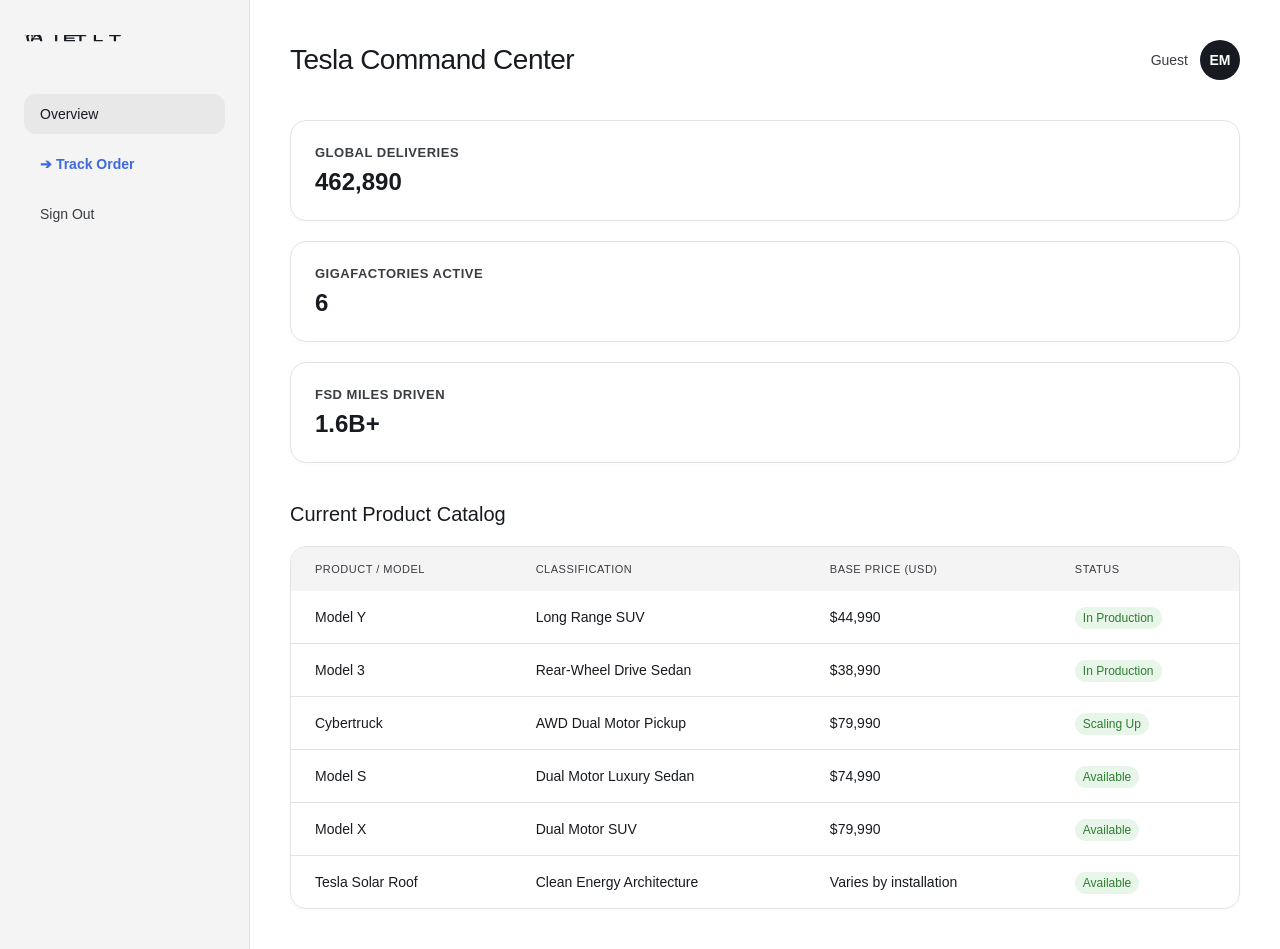
==== dashboard.html @ 96de5355 "initial site" ====
<!DOCTYPE html>
<html lang="en">
<head>
    <meta charset="UTF-8">
    <meta name="viewport" content="width=device-width, initial-scale=1.0">
    <title>Tesla Workspace | Dashboard</title>
    <style>
        :root {
            --tesla-black: #171a20;
            --tesla-gray: #393c41;
            --tesla-light-gray: #f4f4f4;
            --tesla-blue: #3d69e1;
            --text-dark: #171a20;
            --success-green: #2e7d32;
        }

        * {
            box-sizing: border-box;
            margin: 0;
            padding: 0;
            font-family: 'Gotham SSm', -apple-system, BlinkMacSystemFont, "Segoe UI", Roboto, Helvetica, Arial, sans-serif;
        }

        body {
            background-color: #ffffff;
            color: var(--text-dark);
            display: flex;
            min-height: 100vh;
        }

        /* Sidebar Navigation */
        aside {
            width: 250px;
            background-color: var(--tesla-light-gray);
            padding: 30px 24px;
            display: flex;
            flex-direction: column;
            border-right: 1px solid #e2e4e4;
        }

        .logo svg {
            width: 100px;
            height: 20px;
            fill: var(--tesla-black);
            margin-bottom: 40px;
        }

        .nav-links {
            list-style: none;
            display: flex;
            flex-direction: column;
            gap: 10px;
        }

        .nav-links a {
            text-decoration: none;
            color: var(--tesla-gray);
            font-size: 14px;
            font-weight: 500;
            padding: 12px 16px;
            border-radius: 12px;
            display: block;
            transition: all 0.2s ease;
        }

        .nav-links a:hover, .nav-links a.active {
            background-color: rgba(0, 0, 0, 0.05);
            color: var(--tesla-black);
        }

        .nav-links a.highlight {
            color: var(--tesla-blue);
            font-weight: 600;
        }

        /* Main Content Area */
        main {
            flex: 1;
            padding: 40px;
            overflow-y: auto;
        }

        .header-profile {
            display: flex;
            justify-content: space-between;
            align-items: center;
            margin-bottom: 40px;
        }

        h1 {
            font-size: 28px;
            font-weight: 500;
            letter-spacing: -0.5px;
        }

        .profile-info {
            display: flex;
            align-items: center;
            gap: 12px;
        }

        .avatar {
            width: 40px;
            height: 40px;
            background-color: var(--tesla-black);
            color: white;
            border-radius: 50%;
            display: flex;
            justify-content: center;
            align-items: center;
            font-weight: 600;
            font-size: 14px;
        }

        /* Stats Grid */
        .stats-grid {
            display: grid;
            grid-template-columns: repeat(auto-fit, minmax(220px, 1max));
            gap: 20px;
            margin-bottom: 40px;
        }

        .stat-card {
            background-color: #ffffff;
            border: 1px solid #e2e4e4;
            border-radius: 16px;
            padding: 24px;
            box-shadow: 0 2px 4px rgba(0,0,0,0.02);
        }

        .stat-card h3 {
            font-size: 13px;
            color: var(--tesla-gray);
            text-transform: uppercase;
            letter-spacing: 0.5px;
            margin-bottom: 8px;
        }

        .stat-card .value {
            font-size: 24px;
            font-weight: 600;
            color: var(--tesla-black);
        }

        /* Product Fleet Section */
        .section-title {
            font-size: 20px;
            font-weight: 500;
            margin-bottom: 20px;
        }

        .product-table-container {
            border: 1px solid #e2e4e4;
            border-radius: 16px;
            overflow: hidden;
            box-shadow: 0 2px 4px rgba(0,0,0,0.02);
        }

        table {
            width: 100%;
            border-collapse: collapse;
            text-align: left;
            font-size: 14px;
        }

        th {
            background-color: var(--tesla-light-gray);
            color: var(--tesla-gray);
            padding: 16px 24px;
            font-weight: 500;
            text-transform: uppercase;
            font-size: 11px;
            letter-spacing: 0.5px;
        }

        td {
            padding: 18px 24px;
            border-bottom: 1px solid #e2e4e4;
            color: var(--tesla-black);
        }

        tr:last-child td {
            border-bottom: none;
        }

        .badge {
            background-color: #e8f5e9;
            color: var(--success-green);
            padding: 4px 8px;
            border-radius: 12px;
            font-size: 12px;
            font-weight: 500;
        }

        @media (max-width: 768px) {
            body { flex-direction: column; }
            aside { width: 100%; border-right: none; border-bottom: 1px solid #e2e4e4; }
            main { padding: 20px; }
        }
    </style>
</head>
<body>

    <aside>
        <div class="logo">
            <svg viewBox="0 0 342 35" xmlns="http://www.w3.org/2000/svg">
                <path d="M0 1.1A9.7 9.7 0 0 1 7 0h11l.5.1a10 10 0 0 1 5.4 3.1L28.2 8l4.3-4.8A10 10 0 0 1 38 0h11a9.7 9.7 0 0 1 7 1.1 10.3 10.3 0 0 1 3.5 5.3L63 21.6h-7.6l-2-6H32.7l-2 6h-7.7l3.7-15.3A10.3 10.3 0 0 1 30.2 11l4.4-4.9L30 1.3H19l-4 4.8 3.7 15.5h-7.7L7 6.4A10.3 10.3 0 0 1 10.5 1.1zM106.2 0h7.6v21.6h-7.6zM137 0h37.4v4.3h-29.8v4.3h28v4.2h-28v4.5h29.8v4.3H137zm52.2 4.3h-16.1V0h39.8v4.3h-16v17.3h-7.7zm57.2 13h23v4.3h-30.6V0h7.6v17.3zm60.7-13h-16.1V0h39.8v4.3h-16v17.3h-7.7zM32.7 11.3h20.7L43 3.1z"/>
            </svg>
        </div>
        <ul class="nav-links">
            <li><a href="#" class="active">Overview</a></li>
            <li><a href="track.html" class="highlight">➔ Track Order</a></li>
            <li><a href="#" onclick="logout()">Sign Out</a></li>
        </ul>
    </aside>

    <main>
        <div class="header-profile">
            <div>
                <h1>Tesla Command Center</h1>
            </div>
            <div class="profile-info">
                <span id="userEmail" style="font-size: 14px; color: var(--tesla-gray);">Guest</span>
                <div class="avatar">EM</div>
            </div>
        </div>

        <div class="stats-grid">
            <div class="stat-card">
                <h3>Global Deliveries</h3>
                <div class="value">462,890</div>
            </div>
            <div class="stat-card">
                <h3>Gigafactories Active</h3>
                <div class="value">6</div>
            </div>
            <div class="stat-card">
                <h3>FSD Miles Driven</h3>
                <div class="value">1.6B+</div>
            </div>
        </div>

        <h2 class="section-title">Current Product Catalog</h2>
        <div class="product-table-container">
            <table>
                <thead>
                    <tr>
                        <th>Product / Model</th>
                        <th>Classification</th>
                        <th>Base Price (USD)</th>
                        <th>Status</th>
                    </tr>
                </thead>
                <tbody>
                    <tr>
                        <strong><td>Model Y</td></strong>
                        <td>Long Range SUV</td>
                        <td>$44,990</td>
                        <td><span class="badge">In Production</span></td>
                    </tr>
                    <tr>
                        <strong><td>Model 3</td></strong>
                        <td>Rear-Wheel Drive Sedan</td>
                        <td>$38,990</td>
                        <td><span class="badge">In Production</span></td>
                    </tr>
                    <tr>
                        <strong><td>Cybertruck</td></strong>
                        <td>AWD Dual Motor Pickup</td>
                        <td>$79,990</td>
                        <td><span class="badge">Scaling Up</span></td>
                    </tr>
                    <tr>
                        <strong><td>Model S</td></strong>
                        <td>Dual Motor Luxury Sedan</td>
                        <td>$74,990</td>
                        <td><span class="badge">Available</span></td>
                    </tr>
                    <tr>
                        <strong><td>Model X</td></strong>
                        <td>Dual Motor SUV</td>
                        <td>$79,990</td>
                        <td><span class="badge">Available</span></td>
                    </tr>
                    <tr>
                        <strong><td>Tesla Solar Roof</td></strong>
                        <td>Clean Energy Architecture</td>
                        <td>Varies by installation</td>
                        <td><span class="badge">Available</span></td>
                    </tr>
                </tbody>
            </table>
        </div>
    </main>

    <script>
        // Display the user's registered email if logged in via localStorage
        window.addEventListener('DOMContentLoaded', () => {
            const savedEmail = localStorage.getItem('registeredEmail');
            if (savedEmail) {
                document.getElementById('userEmail').textContent = savedEmail;
            }
        });

        // Function to wipe tracking tokens and head back to login
        function logout() {
            localStorage.removeItem('registeredEmail');
            localStorage.removeItem('registeredPassword');
            window.location.href = 'login.html';
        }
    </script>
</body>
</html>
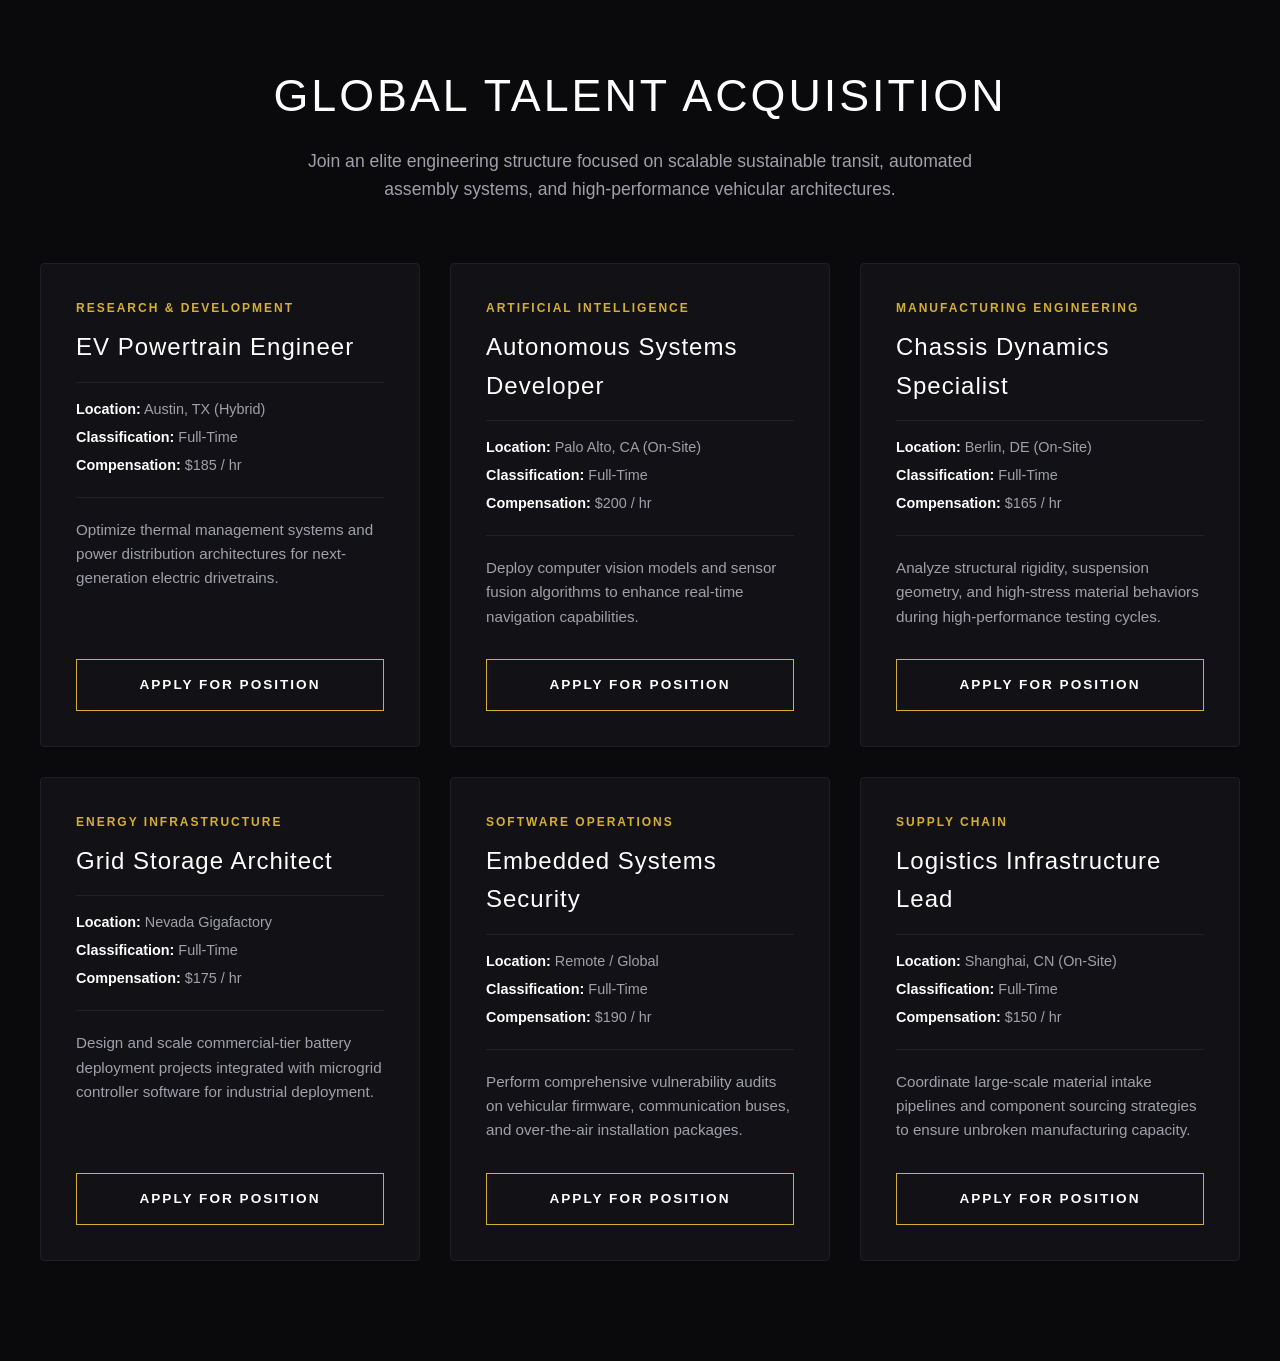
==== commit de943580: "fixed pages" ====
--- a/dashboard.html
+++ b/dashboard.html
@@ -1,313 +1,240 @@
 <!DOCTYPE html>
 <html lang="en">
 <head>
+    <link rel="stylesheet" href="style.css">
     <meta charset="UTF-8">
     <meta name="viewport" content="width=device-width, initial-scale=1.0">
-    <title>Tesla Workspace | Dashboard</title>
+    <title>Automotive Innovations | Engineering Careers</title>
     <style>
         :root {
-            --tesla-black: #171a20;
-            --tesla-gray: #393c41;
-            --tesla-light-gray: #f4f4f4;
-            --tesla-blue: #3d69e1;
-            --text-dark: #171a20;
-            --success-green: #2e7d32;
+            --bg-primary: #0a0a0c;
+            --bg-secondary: #121216;
+            --accent: #d4af37; /* Luxury Gold */
+            --text-main: #ffffff;
+            --text-muted: #a0a0aa;
+            --font-family: 'Helvetica Neue', Arial, sans-serif;
         }
 
         * {
-            box-sizing: border-box;
             margin: 0;
             padding: 0;
-            font-family: 'Gotham SSm', -apple-system, BlinkMacSystemFont, "Segoe UI", Roboto, Helvetica, Arial, sans-serif;
+            box-sizing: border-box;
         }
 
         body {
-            background-color: #ffffff;
-            color: var(--text-dark);
-            display: flex;
-            min-height: 100vh;
-        }
-
-        /* Sidebar Navigation */
-        aside {
-            width: 250px;
-            background-color: var(--tesla-light-gray);
-            padding: 30px 24px;
+            background-color: var(--bg-primary);
+            color: var(--text-main);
+            font-family: var(--font-family);
+            line-height: 1.6;
+            padding: 60px 20px;
+        }
+
+        .dashboard-container {
+            max-width: 1200px;
+            margin: 0 auto;
+        }
+
+        header {
+            text-align: center;
+            margin-bottom: 60px;
+        }
+
+        header h1 {
+            font-size: 2.8rem;
+            font-weight: 300;
+            letter-spacing: 3px;
+            text-transform: uppercase;
+            margin-bottom: 15px;
+        }
+
+        header p {
+            color: var(--text-muted);
+            font-size: 1.1rem;
+            max-width: 700px;
+            margin: 0 auto;
+        }
+
+        /* Job Grid Layout */
+        .job-grid {
+            display: grid;
+            grid-template-columns: repeat(auto-fit, minmax(350px, 1fr));
+            gap: 30px;
+            margin-bottom: 40px;
+        }
+
+        .job-card {
+            background-color: var(--bg-secondary);
+            border: 1px solid #1e1e24;
+            padding: 35px;
+            border-radius: 4px;
             display: flex;
             flex-direction: column;
-            border-right: 1px solid #e2e4e4;
-        }
-
-        .logo svg {
-            width: 100px;
-            height: 20px;
-            fill: var(--tesla-black);
-            margin-bottom: 40px;
-        }
-
-        .nav-links {
-            list-style: none;
-            display: flex;
-            flex-direction: column;
-            gap: 10px;
-        }
-
-        .nav-links a {
+            justify-content: space-between;
+            transition: transform 0.3s ease, border-color 0.3s ease;
+        }
+
+        .job-card:hover {
+            transform: translateY(-5px);
+            border-color: var(--accent);
+        }
+
+        .job-dept {
+            color: var(--accent);
+            font-size: 0.75rem;
+            text-transform: uppercase;
+            letter-spacing: 2px;
+            font-weight: bold;
+            margin-bottom: 10px;
+            display: block;
+        }
+
+        .job-title {
+            font-size: 1.5rem;
+            font-weight: 400;
+            margin-bottom: 15px;
+            letter-spacing: 1px;
+        }
+
+        .job-meta {
+            margin-bottom: 20px;
+            font-size: 0.9rem;
+            color: var(--text-muted);
+            border-top: 1px solid #222;
+            border-bottom: 1px solid #222;
+            padding: 15px 0;
+        }
+
+        .meta-item {
+            display: block;
+            margin-bottom: 5px;
+        }
+
+        .meta-item strong {
+            color: var(--text-main);
+        }
+
+        .job-description {
+            font-size: 0.95rem;
+            color: var(--text-muted);
+            margin-bottom: 30px;
+            flex-grow: 1;
+        }
+
+        .apply-btn {
+            display: block;
+            text-align: center;
+            padding: 14px;
+            background-color: transparent;
+            border: 1px solid var(--accent);
+            color: var(--text-main);
             text-decoration: none;
-            color: var(--tesla-gray);
-            font-size: 14px;
-            font-weight: 500;
-            padding: 12px 16px;
-            border-radius: 12px;
-            display: block;
-            transition: all 0.2s ease;
-        }
-
-        .nav-links a:hover, .nav-links a.active {
-            background-color: rgba(0, 0, 0, 0.05);
-            color: var(--tesla-black);
-        }
-
-        .nav-links a.highlight {
-            color: var(--tesla-blue);
-            font-weight: 600;
-        }
-
-        /* Main Content Area */
-        main {
-            flex: 1;
-            padding: 40px;
-            overflow-y: auto;
-        }
-
-        .header-profile {
-            display: flex;
-            justify-content: space-between;
-            align-items: center;
-            margin-bottom: 40px;
-        }
-
-        h1 {
-            font-size: 28px;
-            font-weight: 500;
-            letter-spacing: -0.5px;
-        }
-
-        .profile-info {
-            display: flex;
-            align-items: center;
-            gap: 12px;
-        }
-
-        .avatar {
-            width: 40px;
-            height: 40px;
-            background-color: var(--tesla-black);
-            color: white;
-            border-radius: 50%;
-            display: flex;
-            justify-content: center;
-            align-items: center;
-            font-weight: 600;
-            font-size: 14px;
-        }
-
-        /* Stats Grid */
-        .stats-grid {
-            display: grid;
-            grid-template-columns: repeat(auto-fit, minmax(220px, 1max));
-            gap: 20px;
-            margin-bottom: 40px;
-        }
-
-        .stat-card {
-            background-color: #ffffff;
-            border: 1px solid #e2e4e4;
-            border-radius: 16px;
-            padding: 24px;
-            box-shadow: 0 2px 4px rgba(0,0,0,0.02);
-        }
-
-        .stat-card h3 {
-            font-size: 13px;
-            color: var(--tesla-gray);
             text-transform: uppercase;
-            letter-spacing: 0.5px;
-            margin-bottom: 8px;
-        }
-
-        .stat-card .value {
-            font-size: 24px;
-            font-weight: 600;
-            color: var(--tesla-black);
-        }
-
-        /* Product Fleet Section */
-        .section-title {
-            font-size: 20px;
-            font-weight: 500;
-            margin-bottom: 20px;
-        }
-
-        .product-table-container {
-            border: 1px solid #e2e4e4;
-            border-radius: 16px;
-            overflow: hidden;
-            box-shadow: 0 2px 4px rgba(0,0,0,0.02);
-        }
-
-        table {
-            width: 100%;
-            border-collapse: collapse;
-            text-align: left;
-            font-size: 14px;
-        }
-
-        th {
-            background-color: var(--tesla-light-gray);
-            color: var(--tesla-gray);
-            padding: 16px 24px;
-            font-weight: 500;
-            text-transform: uppercase;
-            font-size: 11px;
-            letter-spacing: 0.5px;
-        }
-
-        td {
-            padding: 18px 24px;
-            border-bottom: 1px solid #e2e4e4;
-            color: var(--tesla-black);
-        }
-
-        tr:last-child td {
-            border-bottom: none;
-        }
-
-        .badge {
-            background-color: #e8f5e9;
-            color: var(--success-green);
-            padding: 4px 8px;
-            border-radius: 12px;
-            font-size: 12px;
-            font-weight: 500;
-        }
-
-        @media (max-width: 768px) {
-            body { flex-direction: column; }
-            aside { width: 100%; border-right: none; border-bottom: 1px solid #e2e4e4; }
-            main { padding: 20px; }
+            font-size: 0.85rem;
+            letter-spacing: 2px;
+            font-weight: bold;
+            transition: all 0.3s ease;
+        }
+
+        .apply-btn:hover {
+            background-color: var(--accent);
+            color: var(--bg-primary);
         }
     </style>
 </head>
 <body>
 
-    <aside>
-        <div class="logo">
-            <svg viewBox="0 0 342 35" xmlns="http://www.w3.org/2000/svg">
-                <path d="M0 1.1A9.7 9.7 0 0 1 7 0h11l.5.1a10 10 0 0 1 5.4 3.1L28.2 8l4.3-4.8A10 10 0 0 1 38 0h11a9.7 9.7 0 0 1 7 1.1 10.3 10.3 0 0 1 3.5 5.3L63 21.6h-7.6l-2-6H32.7l-2 6h-7.7l3.7-15.3A10.3 10.3 0 0 1 30.2 11l4.4-4.9L30 1.3H19l-4 4.8 3.7 15.5h-7.7L7 6.4A10.3 10.3 0 0 1 10.5 1.1zM106.2 0h7.6v21.6h-7.6zM137 0h37.4v4.3h-29.8v4.3h28v4.2h-28v4.5h29.8v4.3H137zm52.2 4.3h-16.1V0h39.8v4.3h-16v17.3h-7.7zm57.2 13h23v4.3h-30.6V0h7.6v17.3zm60.7-13h-16.1V0h39.8v4.3h-16v17.3h-7.7zM32.7 11.3h20.7L43 3.1z"/>
-            </svg>
+    <div class="dashboard-container">
+        <header>
+            <h1>Global Talent Acquisition</h1>
+            <p>Join an elite engineering structure focused on scalable sustainable transit, automated assembly systems, and high-performance vehicular architectures.</p>
+        </header>
+
+        <div class="job-grid">
+            <div class="job-card">
+                <div>
+                    <span class="job-dept">Research & Development</span>
+                    <h2 class="job-title">EV Powertrain Engineer</h2>
+                    <div class="job-meta">
+                        <span class="meta-item"><strong>Location:</strong> Austin, TX (Hybrid)</span>
+                        <span class="meta-item"><strong>Classification:</strong> Full-Time</span>
+                        <span class="meta-item"><strong>Compensation:</strong> $185 / hr</span>
+                    </div>
+                    <p class="job-description">Optimize thermal management systems and power distribution architectures for next-generation electric drivetrains.</p>
+                </div>
+                <a href="apply.html" class="apply-btn">Apply For Position</a>
+            </div>
+
+            <div class="job-card">
+                <div>
+                    <span class="job-dept">Artificial Intelligence</span>
+                    <h2 class="job-title">Autonomous Systems Developer</h2>
+                    <div class="job-meta">
+                        <span class="meta-item"><strong>Location:</strong> Palo Alto, CA (On-Site)</span>
+                        <span class="meta-item"><strong>Classification:</strong> Full-Time</span>
+                        <span class="meta-item"><strong>Compensation:</strong> $200 / hr</span>
+                    </div>
+                    <p class="job-description">Deploy computer vision models and sensor fusion algorithms to enhance real-time navigation capabilities.</p>
+                </div>
+                <a href="apply.html" class="apply-btn">Apply For Position</a>
+            </div>
+
+            <div class="job-card">
+                <div>
+                    <span class="job-dept">Manufacturing Engineering</span>
+                    <h2 class="job-title">Chassis Dynamics Specialist</h2>
+                    <div class="job-meta">
+                        <span class="meta-item"><strong>Location:</strong> Berlin, DE (On-Site)</span>
+                        <span class="meta-item"><strong>Classification:</strong> Full-Time</span>
+                        <span class="meta-item"><strong>Compensation:</strong> $165 / hr</span>
+                    </div>
+                    <p class="job-description">Analyze structural rigidity, suspension geometry, and high-stress material behaviors during high-performance testing cycles.</p>
+                </div>
+                <a href="apply.html" class="apply-btn">Apply For Position</a>
+            </div>
+
+            <div class="job-card">
+                <div>
+                    <span class="job-dept">Energy Infrastructure</span>
+                    <h2 class="job-title">Grid Storage Architect</h2>
+                    <div class="job-meta">
+                        <span class="meta-item"><strong>Location:</strong> Nevada Gigafactory</span>
+                        <span class="meta-item"><strong>Classification:</strong> Full-Time</span>
+                        <span class="meta-item"><strong>Compensation:</strong> $175 / hr</span>
+                    </div>
+                    <p class="job-description">Design and scale commercial-tier battery deployment projects integrated with microgrid controller software for industrial deployment.</p>
+                </div>
+                <a href="apply.html" class="apply-btn">Apply For Position</a>
+            </div>
+
+            <div class="job-card">
+                <div>
+                    <span class="job-dept">Software Operations</span>
+                    <h2 class="job-title">Embedded Systems Security</h2>
+                    <div class="job-meta">
+                        <span class="meta-item"><strong>Location:</strong> Remote / Global</span>
+                        <span class="meta-item"><strong>Classification:</strong> Full-Time</span>
+                        <span class="meta-item"><strong>Compensation:</strong> $190 / hr</span>
+                    </div>
+                    <p class="job-description">Perform comprehensive vulnerability audits on vehicular firmware, communication buses, and over-the-air installation packages.</p>
+                </div>
+                <a href="apply.html" class="apply-btn">Apply For Position</a>
+            </div>
+
+            <div class="job-card">
+                <div>
+                    <span class="job-dept">Supply Chain</span>
+                    <h2 class="job-title">Logistics Infrastructure Lead</h2>
+                    <div class="job-meta">
+                        <span class="meta-item"><strong>Location:</strong> Shanghai, CN (On-Site)</span>
+                        <span class="meta-item"><strong>Classification:</strong> Full-Time</span>
+                        <span class="meta-item"><strong>Compensation:</strong> $150 / hr</span>
+                    </div>
+                    <p class="job-description">Coordinate large-scale material intake pipelines and component sourcing strategies to ensure unbroken manufacturing capacity.</p>
+                </div>
+                <a href="apply.html" class="apply-btn">Apply For Position</a>
+            </div>
         </div>
-        <ul class="nav-links">
-            <li><a href="#" class="active">Overview</a></li>
-            <li><a href="track.html" class="highlight">➔ Track Order</a></li>
-            <li><a href="#" onclick="logout()">Sign Out</a></li>
-        </ul>
-    </aside>
-
-    <main>
-        <div class="header-profile">
-            <div>
-                <h1>Tesla Command Center</h1>
-            </div>
-            <div class="profile-info">
-                <span id="userEmail" style="font-size: 14px; color: var(--tesla-gray);">Guest</span>
-                <div class="avatar">EM</div>
-            </div>
-        </div>
-
-        <div class="stats-grid">
-            <div class="stat-card">
-                <h3>Global Deliveries</h3>
-                <div class="value">462,890</div>
-            </div>
-            <div class="stat-card">
-                <h3>Gigafactories Active</h3>
-                <div class="value">6</div>
-            </div>
-            <div class="stat-card">
-                <h3>FSD Miles Driven</h3>
-                <div class="value">1.6B+</div>
-            </div>
-        </div>
-
-        <h2 class="section-title">Current Product Catalog</h2>
-        <div class="product-table-container">
-            <table>
-                <thead>
-                    <tr>
-                        <th>Product / Model</th>
-                        <th>Classification</th>
-                        <th>Base Price (USD)</th>
-                        <th>Status</th>
-                    </tr>
-                </thead>
-                <tbody>
-                    <tr>
-                        <strong><td>Model Y</td></strong>
-                        <td>Long Range SUV</td>
-                        <td>$44,990</td>
-                        <td><span class="badge">In Production</span></td>
-                    </tr>
-                    <tr>
-                        <strong><td>Model 3</td></strong>
-                        <td>Rear-Wheel Drive Sedan</td>
-                        <td>$38,990</td>
-                        <td><span class="badge">In Production</span></td>
-                    </tr>
-                    <tr>
-                        <strong><td>Cybertruck</td></strong>
-                        <td>AWD Dual Motor Pickup</td>
-                        <td>$79,990</td>
-                        <td><span class="badge">Scaling Up</span></td>
-                    </tr>
-                    <tr>
-                        <strong><td>Model S</td></strong>
-                        <td>Dual Motor Luxury Sedan</td>
-                        <td>$74,990</td>
-                        <td><span class="badge">Available</span></td>
-                    </tr>
-                    <tr>
-                        <strong><td>Model X</td></strong>
-                        <td>Dual Motor SUV</td>
-                        <td>$79,990</td>
-                        <td><span class="badge">Available</span></td>
-                    </tr>
-                    <tr>
-                        <strong><td>Tesla Solar Roof</td></strong>
-                        <td>Clean Energy Architecture</td>
-                        <td>Varies by installation</td>
-                        <td><span class="badge">Available</span></td>
-                    </tr>
-                </tbody>
-            </table>
-        </div>
-    </main>
-
-    <script>
-        // Display the user's registered email if logged in via localStorage
-        window.addEventListener('DOMContentLoaded', () => {
-            const savedEmail = localStorage.getItem('registeredEmail');
-            if (savedEmail) {
-                document.getElementById('userEmail').textContent = savedEmail;
-            }
-        });
-
-        // Function to wipe tracking tokens and head back to login
-        function logout() {
-            localStorage.removeItem('registeredEmail');
-            localStorage.removeItem('registeredPassword');
-            window.location.href = 'login.html';
-        }
-    </script>
+    </div>
+
 </body>
 </html>
